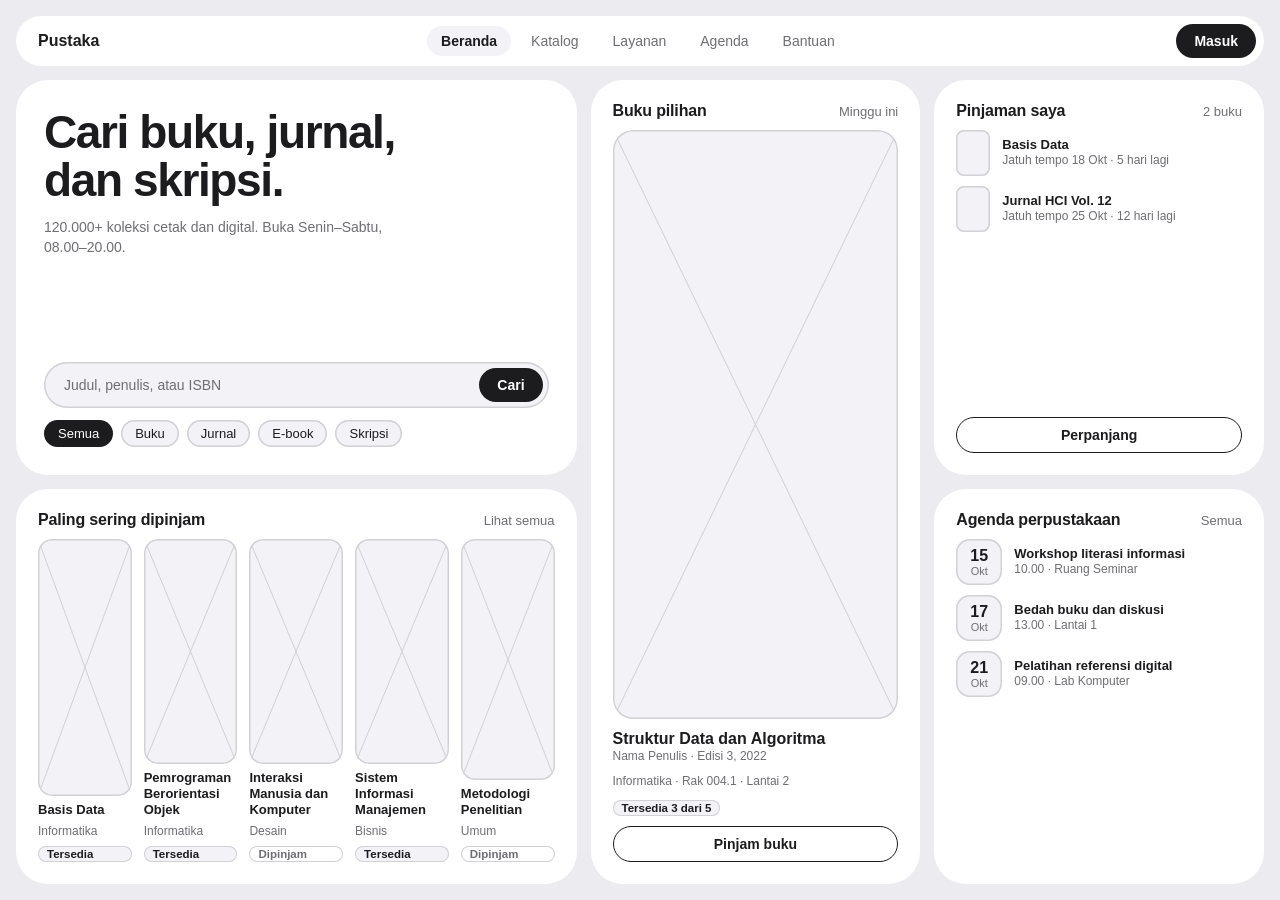
==== Prak5/index.html @ 320aeef5 "Tambah folder Prak5" ====
<!DOCTYPE html>
<html lang="id">
<head>
<meta charset="UTF-8">
<meta name="viewport" content="width=device-width, initial-scale=1, viewport-fit=cover">
<title>Wireframe Perpustakaan</title>
<link rel="stylesheet" href="style.css">

</head>
<body>

  <nav>
    Pustaka
    <div class="links"><span class="on">Beranda</span><span>Katalog</span><span>Layanan</span><span>Agenda</span><span>Bantuan</span></div>
    <div class="btn">Masuk</div>
  </nav>

  <main class="bento">

    <!-- Hero -->
    <section class="card hero">
      <div style="display:flex;flex-direction:column;gap:12px">
        <h1>Cari buku, jurnal, dan skripsi.</h1>
        <p class="sub">120.000+ koleksi cetak dan digital. Buka Senin–Sabtu, 08.00–20.00.</p>
      </div>
      <div style="display:flex;flex-direction:column;gap:12px">
        <div class="search"><span>Judul, penulis, atau ISBN</span><div class="btn">Cari</div></div>
        <div class="chips"><span class="chip on">Semua</span><span class="chip">Buku</span><span class="chip">Jurnal</span><span class="chip">E-book</span><span class="chip">Skripsi</span></div>
      </div>
    </section>

    <!-- Buku pilihan -->
    <section class="card feat">
      <div class="head"><h2>Buku pilihan</h2><a>Minggu ini</a></div>
      <div class="ph"></div>
      <div>
        <div class="t" style="font-size:16px">Struktur Data dan Algoritma</div>
        <div class="m">Nama Penulis · Edisi 3, 2022</div>
      </div>
      <div class="m">Informatika · Rak 004.1 · Lantai 2</div>
      <div style="display:flex;align-items:center;gap:10px"><span class="ok">Tersedia 3 dari 5</span></div>
      <div class="btn line">Pinjam buku</div>
    </section>

    <!-- Populer -->
    <section class="card pop">
      <div class="head"><h2>Paling sering dipinjam</h2><a>Lihat semua</a></div>
      <div class="shelf">
        <div><div class="ph"></div><div class="t">Basis Data</div><div class="m">Informatika</div><span class="ok">Tersedia</span></div>
        <div><div class="ph"></div><div class="t">Pemrograman Berorientasi Objek</div><div class="m">Informatika</div><span class="ok">Tersedia</span></div>
        <div><div class="ph"></div><div class="t">Interaksi Manusia dan Komputer</div><div class="m">Desain</div><span class="ok no">Dipinjam</span></div>
        <div><div class="ph"></div><div class="t">Sistem Informasi Manajemen</div><div class="m">Bisnis</div><span class="ok">Tersedia</span></div>
        <div><div class="ph"></div><div class="t">Metodologi Penelitian</div><div class="m">Umum</div><span class="ok no">Dipinjam</span></div>
      </div>
    </section>

    <!-- Pinjaman -->
    <section class="card loan">
      <div class="head"><h2>Pinjaman saya</h2><a>2 buku</a></div>
      <div class="list">
        <div class="item"><div class="cov"></div><div><div class="t">Basis Data</div><div class="m">Jatuh tempo 18 Okt · 5 hari lagi</div></div></div>
        <div class="item"><div class="cov"></div><div><div class="t">Jurnal HCI Vol. 12</div><div class="m">Jatuh tempo 25 Okt · 12 hari lagi</div></div></div>
      </div>
      <div class="btn line sp">Perpanjang</div>
    </section>

    <!-- Agenda -->
    <section class="card agenda">
      <div class="head"><h2>Agenda perpustakaan</h2><a>Semua</a></div>
      <div class="list">
        <div class="item"><div class="dot"><b>15</b>Okt</div><div><div class="t">Workshop literasi informasi</div><div class="m">10.00 · Ruang Seminar</div></div></div>
        <div class="item"><div class="dot"><b>17</b>Okt</div><div><div class="t">Bedah buku dan diskusi</div><div class="m">13.00 · Lantai 1</div></div></div>
        <div class="item"><div class="dot"><b>21</b>Okt</div><div><div class="t">Pelatihan referensi digital</div><div class="m">09.00 · Lab Komputer</div></div></div>
      </div>
    </section>

  </main>
</body>
</html>
---- Prak5/style.css ----
/* Pengaturan dasar halaman */
:root {
  --bg: #ececf0;
  --card: #ffffff;
  --ink: #1c1c1e;
  --mid: #6e6e73;
  --line: #d1d1d6;
  --soft: #f2f2f7;
  --gap: 14px;
}

* {
  box-sizing: border-box;
  margin: 0;
}

body {
  display: flex;
  flex-direction: column;
  gap: var(--gap);
  min-height: 100vh;
  padding: 16px;
  background: var(--bg);
  color: var(--ink);
  font-family: -apple-system, BlinkMacSystemFont, "Segoe UI", sans-serif;
}

/* Navigasi atas */
nav {
  display: flex;
  flex: none;
  align-items: center;
  gap: 20px;
  padding: 8px 8px 8px 22px;
  border-radius: 999px;
  background: var(--card);
  font-weight: 700;
}

nav .links {
  display: flex;
  gap: 6px;
  margin: 0 auto;
}

nav .links span {
  padding: 7px 14px;
  border-radius: 999px;
  color: var(--mid);
  font-size: 14px;
  font-weight: 500;
}

nav .links .on {
  background: var(--soft);
  color: var(--ink);
  font-weight: 600;
}

/* Tombol dan tautan */
.btn {
  padding: 9px 18px;
  border-radius: 999px;
  background: var(--ink);
  color: #fff;
  font-size: 14px;
  font-weight: 600;
  white-space: nowrap;
}

.btn.line {
  border: 1.5px solid var(--ink);
  background: transparent;
  color: var(--ink);
  text-align: center;
}

/* Susunan kartu utama */
.bento {
  display: grid;
  flex: 1;
  min-height: 0;
  gap: var(--gap);
  grid-template-columns: 1.7fr 1fr 1fr;
  grid-template-rows: repeat(2, minmax(0, 1fr));
  grid-template-areas:
    "hero feat loan"
    "pop feat agenda";
}

.card {
  display: flex;
  flex-direction: column;
  min-width: 0;
  min-height: 0;
  gap: 10px;
  overflow: hidden;
  padding: 22px;
  border-radius: 32px;
  background: var(--card);
}

.hero {
  grid-area: hero;
  justify-content: space-between;
  padding: 28px;
}

.feat {
  grid-area: feat;
}

.pop {
  grid-area: pop;
}

.loan {
  grid-area: loan;
}

.agenda {
  grid-area: agenda;
}

/* Teks */
h1 {
  max-width: 15ch;
  font-size: clamp(28px, 3.8vw, 46px);
  line-height: 1.05;
  letter-spacing: -0.03em;
}

h2 {
  font-size: 16px;
  letter-spacing: -0.01em;
}

.head {
  display: flex;
  align-items: baseline;
  justify-content: space-between;
  gap: 8px;
}

.head a {
  color: var(--mid);
  font-size: 13px;
}

.sub {
  max-width: 46ch;
  color: var(--mid);
  font-size: 14px;
  line-height: 1.45;
}

.t {
  display: -webkit-box;
  overflow: hidden;
  font-size: 13px;
  font-weight: 600;
  line-height: 1.25;
  -webkit-box-orient: vertical;
  --webkit-line-clamp: 2; 
}

.featured-title {
  font-size: 16px;
}

.m {
  color: var(--mid);
  font-size: 12px;
  line-height: 1.3;
}

/* Label ketersediaan buku */
.ok {
  display: inline-block;
  padding: 2px 9px;
  border-radius: 999px;
  background: var(--soft);
  box-shadow: inset 0 0 0 1px var(--line);
  font-size: 11.5px;
  font-weight: 600;
}

.ok.no {
  background: transparent;
  color: var(--mid);
}

/* Pencarian dan kategori */
.search {
  display: flex;
  align-items: center;
  gap: 12px;
  padding: 6px 6px 6px 20px;
  border-radius: 999px;
  background: var(--soft);
  box-shadow: inset 0 0 0 1.5px var(--line);
  color: var(--mid);
  font-size: 14px;
}

.search span {
  flex: 1;
}

.chips {
  display: flex;
  flex-wrap: wrap;
  gap: 8px;
}

.chip {
  padding: 6px 14px;
  border-radius: 999px;
  background: var(--soft);
  box-shadow: inset 0 0 0 1.5px var(--line);
  font-size: 13px;
}

.chip.on {
  background: var(--ink);
  color: #fff;
  box-shadow: none;
}

/* Area gambar sampul */
.ph {
  flex: 1;
  min-height: 0;
  border-radius: 20px;
  background:
    linear-gradient(
      to top right,
      transparent calc(50% - 1px),
      var(--line) 50%,
      transparent calc(50% + 1px)
    ),
    linear-gradient(
      to top left,
      transparent calc(50% - 1px),
      var(--line) 50%,
      transparent calc(50% + 1px)
    ),
    var(--soft);
  box-shadow: inset 0 0 0 1.5px var(--line);
}

.shelf {
  display: grid;
  flex: 1;
  min-height: 0;
  gap: 12px;
  grid-template-columns: repeat(5, minmax(0, 1fr));
}

.shelf > div {
  display: flex;
  flex-direction: column;
  min-height: 0;
  gap: 6px;
}

.shelf .ph {
  border-radius: 14px;
}

/* Daftar pinjaman dan agenda */
.list {
  display: flex;
  flex-direction: column;
  min-height: 0;
  gap: 10px;
}

.item {
  display: flex;
  align-items: center;
  gap: 12px;
}

.item > div:last-child {
  min-width: 0;
}

.dot {
  display: flex;
  flex: none;
  flex-direction: column;
  align-items: center;
  justify-content: center;
  width: 46px;
  height: 46px;
  border-radius: 14px;
  background: var(--soft);
  box-shadow: inset 0 0 0 1.5px var(--line);
  color: var(--mid);
  font-size: 11px;
  line-height: 1.1;
}

.dot b {
  color: var(--ink);
  font-size: 16px;
}

.cov {
  flex: none;
  width: 34px;
  height: 46px;
  border-radius: 8px;
  background: var(--soft);
  box-shadow: inset 0 0 0 1.5px var(--line);
}

.sp {
  margin-top: auto;
}

.hero-copy {
  display: flex;
  flex-direction: column;
  gap: 12px;
}

.availability-row {
  display: flex;
  align-items: center;
  gap: 10px;
}

/* Tampilan layar sedang */
@media (min-width: 761px) and (min-height: 640px) {
  body {
    height: 100vh;
    min-height: 0;
    overflow: hidden;
  }
}

@media (max-width: 1000px) and (min-width: 761px) {
  .shelf {
    grid-template-columns: repeat(4, minmax(0, 1fr));
  }

  .shelf > div:nth-child(5) {
    display: none;
  }

  nav .links {
    display: none;
  }

  nav .btn {
    margin-left: auto;
  }
}

/* Tampilan ponsel */
@media (max-width: 760px) {
  body {
    padding-right: 12px;
    padding-left: 12px;
  }

  nav .links {
    display: none;
  }

  nav .btn {
    margin-left: auto;
  }

  .bento {
    grid-template-columns: 1fr;
    grid-template-rows: none;
    grid-template-areas:
      "hero"
      "feat"
      "pop"
      "loan"
      "agenda";
  }

  .feat {
    height: 380px;
  }

  .pop {
    height: 300px;
  }

  .card {
    padding: 18px;
    border-radius: 26px;
  }

  .hero {
    gap: 20px;
    padding: 22px;
  }

  .shelf {
    grid-template-columns: repeat(3, minmax(0, 1fr));
  }

  .shelf > div:nth-child(n + 4) {
    display: none;
  }
}
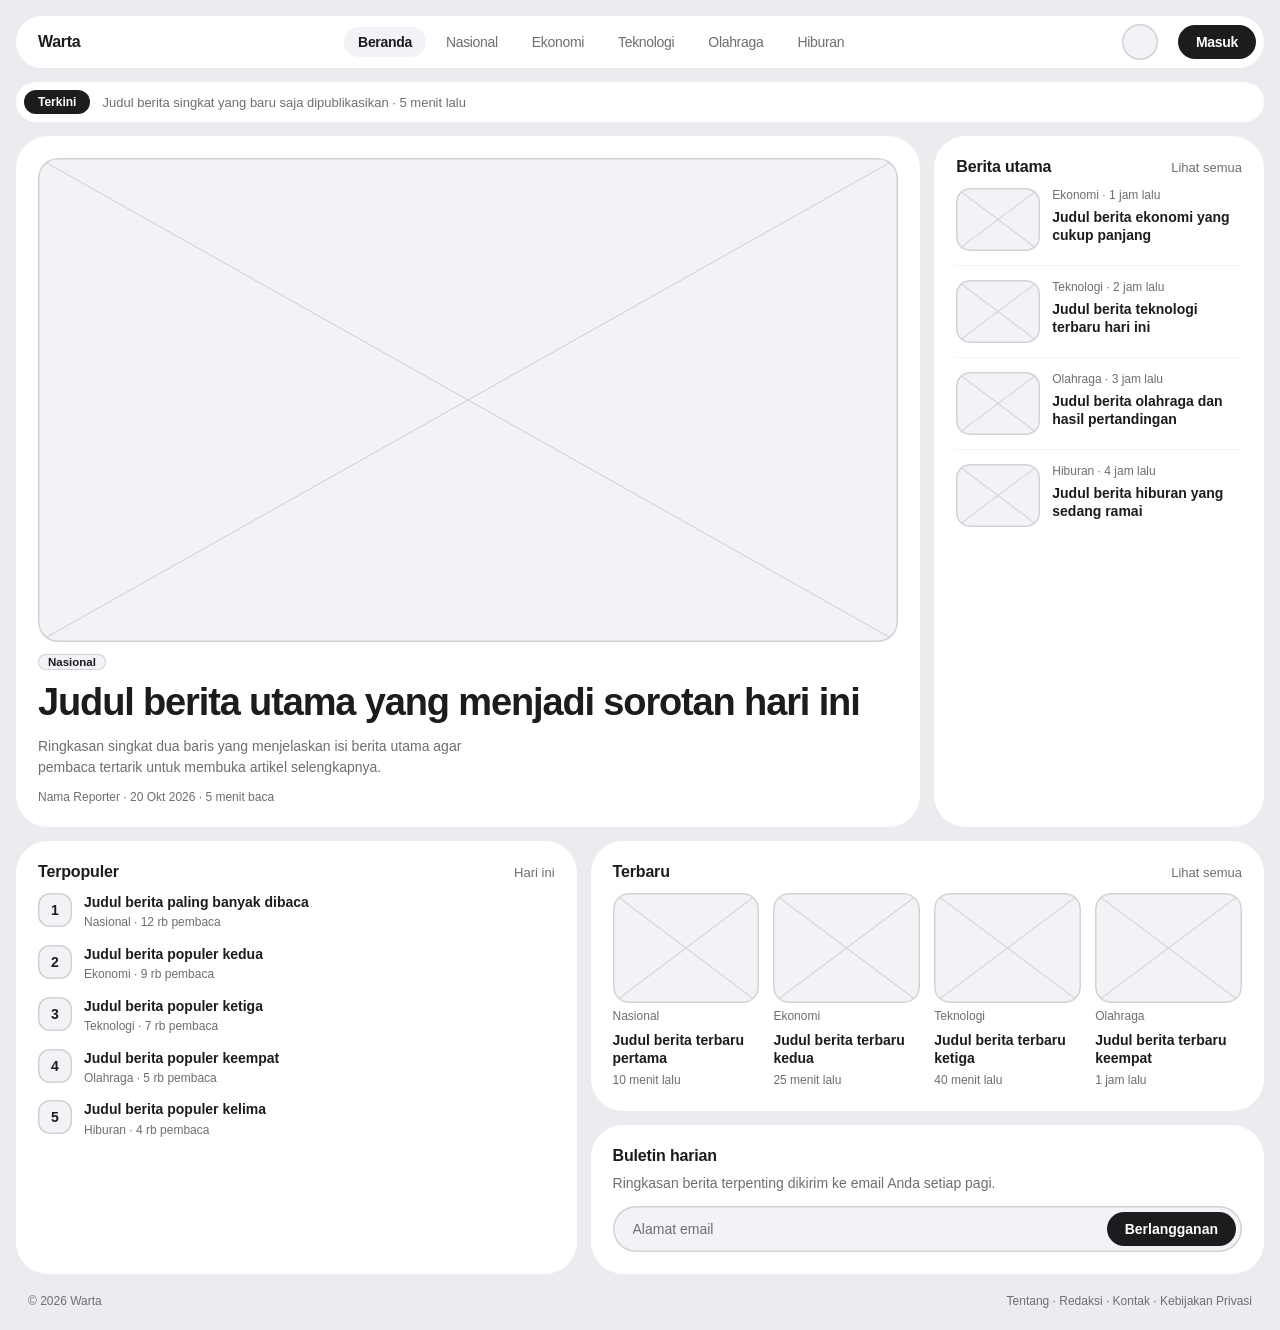
==== commit 358f2feb: "Kumpul Prak DesainWeb" ====
--- a/Prak5/index.html
+++ b/Prak5/index.html
@@ -1,79 +1,190 @@
-<!DOCTYPE html>
+<!doctype html>
 <html lang="id">
-<head>
-<meta charset="UTF-8">
-<meta name="viewport" content="width=device-width, initial-scale=1, viewport-fit=cover">
-<title>Wireframe Perpustakaan</title>
-<link rel="stylesheet" href="style.css">
+  <head>
+    <meta charset="UTF-8" />
+    <meta
+      name="viewport"
+      content="width=device-width, initial-scale=1, viewport-fit=cover"
+    />
+    <title>Wireframe Portal Berita</title>
+    <link rel="stylesheet" href="style.css" />
+  </head>
+  <body>
+    <nav>
+      Warta
+      <div class="links">
+        <span class="on">Beranda</span><span>Nasional</span
+        ><span>Ekonomi</span><span>Teknologi</span><span>Olahraga</span
+        ><span>Hiburan</span>
+      </div>
+      <div class="icon"></div>
+      <div class="btn">Masuk</div>
+    </nav>
 
-</head>
-<body>
+    <!-- Kategori (mobile / tablet) -->
+    <div class="cats">
+      <span class="chip on">Beranda</span><span class="chip">Nasional</span
+      ><span class="chip">Ekonomi</span><span class="chip">Teknologi</span
+      ><span class="chip">Olahraga</span><span class="chip">Hiburan</span
+      ><span class="chip">Opini</span>
+    </div>
 
-  <nav>
-    Pustaka
-    <div class="links"><span class="on">Beranda</span><span>Katalog</span><span>Layanan</span><span>Agenda</span><span>Bantuan</span></div>
-    <div class="btn">Masuk</div>
-  </nav>
+    <div class="ticker">
+      <div class="btn">Terkini</div>
+      <span>Judul berita singkat yang baru saja dipublikasikan · 5 menit lalu</span>
+    </div>
 
-  <main class="bento">
+    <main class="bento">
+      <!-- Headline -->
+      <section class="card hero">
+        <div class="ph wide"></div>
+        <span class="tag">Nasional</span>
+        <h1>Judul berita utama yang menjadi sorotan hari ini</h1>
+        <p class="sub">
+          Ringkasan singkat dua baris yang menjelaskan isi berita utama agar
+          pembaca tertarik untuk membuka artikel selengkapnya.
+        </p>
+        <div class="m">Nama Reporter · 20 Okt 2026 · 5 menit baca</div>
+      </section>
 
-    <!-- Hero -->
-    <section class="card hero">
-      <div style="display:flex;flex-direction:column;gap:12px">
-        <h1>Cari buku, jurnal, dan skripsi.</h1>
-        <p class="sub">120.000+ koleksi cetak dan digital. Buka Senin–Sabtu, 08.00–20.00.</p>
-      </div>
-      <div style="display:flex;flex-direction:column;gap:12px">
-        <div class="search"><span>Judul, penulis, atau ISBN</span><div class="btn">Cari</div></div>
-        <div class="chips"><span class="chip on">Semua</span><span class="chip">Buku</span><span class="chip">Jurnal</span><span class="chip">E-book</span><span class="chip">Skripsi</span></div>
-      </div>
-    </section>
+      <!-- Berita utama -->
+      <section class="card feat">
+        <div class="head">
+          <h2>Berita utama</h2>
+          <a>Lihat semua</a>
+        </div>
+        <div class="list">
+          <div class="item">
+            <div class="ph thumb"></div>
+            <div>
+              <span class="m">Ekonomi · 1 jam lalu</span>
+              <div class="t">Judul berita ekonomi yang cukup panjang</div>
+            </div>
+          </div>
+          <div class="divider"></div>
+          <div class="item">
+            <div class="ph thumb"></div>
+            <div>
+              <span class="m">Teknologi · 2 jam lalu</span>
+              <div class="t">Judul berita teknologi terbaru hari ini</div>
+            </div>
+          </div>
+          <div class="divider"></div>
+          <div class="item">
+            <div class="ph thumb"></div>
+            <div>
+              <span class="m">Olahraga · 3 jam lalu</span>
+              <div class="t">Judul berita olahraga dan hasil pertandingan</div>
+            </div>
+          </div>
+          <div class="divider"></div>
+          <div class="item">
+            <div class="ph thumb"></div>
+            <div>
+              <span class="m">Hiburan · 4 jam lalu</span>
+              <div class="t">Judul berita hiburan yang sedang ramai</div>
+            </div>
+          </div>
+        </div>
+      </section>
 
-    <!-- Buku pilihan -->
-    <section class="card feat">
-      <div class="head"><h2>Buku pilihan</h2><a>Minggu ini</a></div>
-      <div class="ph"></div>
-      <div>
-        <div class="t" style="font-size:16px">Struktur Data dan Algoritma</div>
-        <div class="m">Nama Penulis · Edisi 3, 2022</div>
-      </div>
-      <div class="m">Informatika · Rak 004.1 · Lantai 2</div>
-      <div style="display:flex;align-items:center;gap:10px"><span class="ok">Tersedia 3 dari 5</span></div>
-      <div class="btn line">Pinjam buku</div>
-    </section>
+      <!-- Terpopuler -->
+      <section class="card pop">
+        <div class="head">
+          <h2>Terpopuler</h2>
+          <a>Hari ini</a>
+        </div>
+        <div class="list">
+          <div class="item">
+            <div class="rank">1</div>
+            <div>
+              <div class="t">Judul berita paling banyak dibaca</div>
+              <div class="m">Nasional · 12 rb pembaca</div>
+            </div>
+          </div>
+          <div class="item">
+            <div class="rank">2</div>
+            <div>
+              <div class="t">Judul berita populer kedua</div>
+              <div class="m">Ekonomi · 9 rb pembaca</div>
+            </div>
+          </div>
+          <div class="item">
+            <div class="rank">3</div>
+            <div>
+              <div class="t">Judul berita populer ketiga</div>
+              <div class="m">Teknologi · 7 rb pembaca</div>
+            </div>
+          </div>
+          <div class="item">
+            <div class="rank">4</div>
+            <div>
+              <div class="t">Judul berita populer keempat</div>
+              <div class="m">Olahraga · 5 rb pembaca</div>
+            </div>
+          </div>
+          <div class="item">
+            <div class="rank">5</div>
+            <div>
+              <div class="t">Judul berita populer kelima</div>
+              <div class="m">Hiburan · 4 rb pembaca</div>
+            </div>
+          </div>
+        </div>
+      </section>
 
-    <!-- Populer -->
-    <section class="card pop">
-      <div class="head"><h2>Paling sering dipinjam</h2><a>Lihat semua</a></div>
-      <div class="shelf">
-        <div><div class="ph"></div><div class="t">Basis Data</div><div class="m">Informatika</div><span class="ok">Tersedia</span></div>
-        <div><div class="ph"></div><div class="t">Pemrograman Berorientasi Objek</div><div class="m">Informatika</div><span class="ok">Tersedia</span></div>
-        <div><div class="ph"></div><div class="t">Interaksi Manusia dan Komputer</div><div class="m">Desain</div><span class="ok no">Dipinjam</span></div>
-        <div><div class="ph"></div><div class="t">Sistem Informasi Manajemen</div><div class="m">Bisnis</div><span class="ok">Tersedia</span></div>
-        <div><div class="ph"></div><div class="t">Metodologi Penelitian</div><div class="m">Umum</div><span class="ok no">Dipinjam</span></div>
-      </div>
-    </section>
+      <!-- Terbaru -->
+      <section class="card latest">
+        <div class="head">
+          <h2>Terbaru</h2>
+          <a>Lihat semua</a>
+        </div>
+        <div class="grid4">
+          <div>
+            <div class="ph"></div>
+            <span class="m">Nasional</span>
+            <div class="t">Judul berita terbaru pertama</div>
+            <div class="m">10 menit lalu</div>
+          </div>
+          <div>
+            <div class="ph"></div>
+            <span class="m">Ekonomi</span>
+            <div class="t">Judul berita terbaru kedua</div>
+            <div class="m">25 menit lalu</div>
+          </div>
+          <div>
+            <div class="ph"></div>
+            <span class="m">Teknologi</span>
+            <div class="t">Judul berita terbaru ketiga</div>
+            <div class="m">40 menit lalu</div>
+          </div>
+          <div>
+            <div class="ph"></div>
+            <span class="m">Olahraga</span>
+            <div class="t">Judul berita terbaru keempat</div>
+            <div class="m">1 jam lalu</div>
+          </div>
+        </div>
+      </section>
 
-    <!-- Pinjaman -->
-    <section class="card loan">
-      <div class="head"><h2>Pinjaman saya</h2><a>2 buku</a></div>
-      <div class="list">
-        <div class="item"><div class="cov"></div><div><div class="t">Basis Data</div><div class="m">Jatuh tempo 18 Okt · 5 hari lagi</div></div></div>
-        <div class="item"><div class="cov"></div><div><div class="t">Jurnal HCI Vol. 12</div><div class="m">Jatuh tempo 25 Okt · 12 hari lagi</div></div></div>
-      </div>
-      <div class="btn line sp">Perpanjang</div>
-    </section>
+      <!-- Newsletter -->
+      <section class="card news">
+        <div style="display: flex; flex-direction: column; gap: 8px">
+          <h2>Buletin harian</h2>
+          <p class="sub">
+            Ringkasan berita terpenting dikirim ke email Anda setiap pagi.
+          </p>
+        </div>
+        <div class="field">
+          <span>Alamat email</span>
+          <div class="btn">Berlangganan</div>
+        </div>
+      </section>
+    </main>
 
-    <!-- Agenda -->
-    <section class="card agenda">
-      <div class="head"><h2>Agenda perpustakaan</h2><a>Semua</a></div>
-      <div class="list">
-        <div class="item"><div class="dot"><b>15</b>Okt</div><div><div class="t">Workshop literasi informasi</div><div class="m">10.00 · Ruang Seminar</div></div></div>
-        <div class="item"><div class="dot"><b>17</b>Okt</div><div><div class="t">Bedah buku dan diskusi</div><div class="m">13.00 · Lantai 1</div></div></div>
-        <div class="item"><div class="dot"><b>21</b>Okt</div><div><div class="t">Pelatihan referensi digital</div><div class="m">09.00 · Lab Komputer</div></div></div>
-      </div>
-    </section>
-
-  </main>
-</body>
-</html>
+    <footer>
+      <span>© 2026 Warta</span>
+      <span>Tentang · Redaksi · Kontak · Kebijakan Privasi</span>
+    </footer>
+  </body>
+</html>
--- a/Prak5/style.css
+++ b/Prak5/style.css
@@ -1,210 +1,208 @@
-/* Pengaturan dasar halaman */
 :root {
   --bg: #ececf0;
-  --card: #ffffff;
+  --card: #fff;
   --ink: #1c1c1e;
   --mid: #6e6e73;
   --line: #d1d1d6;
   --soft: #f2f2f7;
   --gap: 14px;
 }
-
 * {
   box-sizing: border-box;
   margin: 0;
 }
-
 body {
-  display: flex;
-  flex-direction: column;
-  gap: var(--gap);
-  min-height: 100vh;
-  padding: 16px;
   background: var(--bg);
   color: var(--ink);
-  font-family: -apple-system, BlinkMacSystemFont, "Segoe UI", sans-serif;
-}
-
-/* Navigasi atas */
+  font-family:
+    -apple-system, BlinkMacSystemFont, "SF Pro Display", Inter,
+    "Segoe UI", sans-serif;
+  display: flex;
+  flex-direction: column;
+  gap: var(--gap);
+  min-height: 100dvh;
+  padding: max(16px, env(safe-area-inset-top)) 16px
+    max(16px, env(safe-area-inset-bottom));
+}
+
+/* ---------- Navbar ---------- */
 nav {
   display: flex;
-  flex: none;
   align-items: center;
   gap: 20px;
+  background: var(--card);
+  border-radius: 999px;
   padding: 8px 8px 8px 22px;
-  border-radius: 999px;
-  background: var(--card);
-  font-weight: 700;
-}
-
+  font-weight: 800;
+  letter-spacing: -0.02em;
+}
 nav .links {
   display: flex;
   gap: 6px;
   margin: 0 auto;
 }
-
 nav .links span {
+  font-weight: 500;
+  color: var(--mid);
+  font-size: 14px;
   padding: 7px 14px;
   border-radius: 999px;
-  color: var(--mid);
-  font-size: 14px;
-  font-weight: 500;
-}
-
+  white-space: nowrap;
+}
 nav .links .on {
   background: var(--soft);
   color: var(--ink);
   font-weight: 600;
 }
-
-/* Tombol dan tautan */
 .btn {
-  padding: 9px 18px;
-  border-radius: 999px;
   background: var(--ink);
   color: #fff;
+  border-radius: 999px;
+  padding: 9px 18px;
   font-size: 14px;
   font-weight: 600;
   white-space: nowrap;
 }
-
 .btn.line {
-  border: 1.5px solid var(--ink);
-  background: transparent;
+  background: none;
   color: var(--ink);
+  box-shadow: inset 0 0 0 1.5px var(--ink);
   text-align: center;
 }
-
-/* Susunan kartu utama */
+.icon {
+  width: 36px;
+  height: 36px;
+  border-radius: 50%;
+  background: var(--soft);
+  box-shadow: inset 0 0 0 1.5px var(--line);
+  flex: none;
+}
+
+/* Kategori scroll (hanya mobile) */
+.cats {
+  display: none;
+  gap: 8px;
+  overflow-x: auto;
+  scrollbar-width: none;
+  margin: 0 -12px;
+  padding: 0 12px;
+}
+.cats::-webkit-scrollbar {
+  display: none;
+}
+
+/* ---------- Ticker ---------- */
+.ticker {
+  display: flex;
+  align-items: center;
+  gap: 12px;
+  background: var(--card);
+  border-radius: 999px;
+  padding: 8px 8px 8px 8px;
+  font-size: 13px;
+  min-width: 0;
+}
+.ticker .btn {
+  padding: 5px 14px;
+  font-size: 12px;
+}
+.ticker span {
+  flex: 1;
+  min-width: 0;
+  white-space: nowrap;
+  overflow: hidden;
+  text-overflow: ellipsis;
+  color: var(--mid);
+}
+
+/* ---------- Bento grid ---------- */
 .bento {
   display: grid;
-  flex: 1;
-  min-height: 0;
   gap: var(--gap);
   grid-template-columns: 1.7fr 1fr 1fr;
-  grid-template-rows: repeat(2, minmax(0, 1fr));
   grid-template-areas:
-    "hero feat loan"
-    "pop feat agenda";
-}
-
+    "hero hero feat"
+    "hero hero feat"
+    "pop latest latest"
+    "pop news news";
+}
 .card {
-  display: flex;
-  flex-direction: column;
-  min-width: 0;
-  min-height: 0;
-  gap: 10px;
+  background: var(--card);
+  border-radius: 32px;
+  padding: 22px;
+  display: flex;
+  flex-direction: column;
+  gap: 12px;
   overflow: hidden;
-  padding: 22px;
-  border-radius: 32px;
-  background: var(--card);
-}
-
+  min-width: 0;
+}
 .hero {
   grid-area: hero;
-  justify-content: space-between;
-  padding: 28px;
-}
-
+  padding: 22px;
+}
 .feat {
   grid-area: feat;
 }
-
 .pop {
   grid-area: pop;
 }
-
-.loan {
-  grid-area: loan;
-}
-
-.agenda {
-  grid-area: agenda;
-}
-
-/* Teks */
+.latest {
+  grid-area: latest;
+}
+.news {
+  grid-area: news;
+  justify-content: space-between;
+}
+
 h1 {
-  max-width: 15ch;
-  font-size: clamp(28px, 3.8vw, 46px);
-  line-height: 1.05;
+  font-size: clamp(24px, 3.2vw, 38px);
+  line-height: 1.1;
   letter-spacing: -0.03em;
 }
-
 h2 {
   font-size: 16px;
   letter-spacing: -0.01em;
 }
-
 .head {
   display: flex;
+  justify-content: space-between;
   align-items: baseline;
-  justify-content: space-between;
   gap: 8px;
 }
-
 .head a {
-  color: var(--mid);
   font-size: 13px;
-}
-
+  color: var(--mid);
+}
 .sub {
-  max-width: 46ch;
-  color: var(--mid);
-  font-size: 14px;
-  line-height: 1.45;
-}
-
+  font-size: 14px;
+  color: var(--mid);
+  line-height: 1.5;
+  max-width: 60ch;
+}
 .t {
+  font-size: 14px;
+  font-weight: 600;
+  line-height: 1.3;
   display: -webkit-box;
+  -webkit-line-clamp: 3;
+  line-clamp: 3;
+  -webkit-box-orient: vertical;
   overflow: hidden;
-  font-size: 13px;
-  font-weight: 600;
-  line-height: 1.25;
-  -webkit-box-orient: vertical;
-  --webkit-line-clamp: 2; 
-}
-
-.featured-title {
-  font-size: 16px;
-}
-
+}
 .m {
-  color: var(--mid);
   font-size: 12px;
+  color: var(--mid);
   line-height: 1.3;
 }
-
-/* Label ketersediaan buku */
-.ok {
+.tag {
   display: inline-block;
-  padding: 2px 9px;
-  border-radius: 999px;
-  background: var(--soft);
-  box-shadow: inset 0 0 0 1px var(--line);
+  align-self: flex-start;
   font-size: 11.5px;
   font-weight: 600;
-}
-
-.ok.no {
-  background: transparent;
-  color: var(--mid);
-}
-
-/* Pencarian dan kategori */
-.search {
-  display: flex;
-  align-items: center;
-  gap: 12px;
-  padding: 6px 6px 6px 20px;
-  border-radius: 999px;
-  background: var(--soft);
-  box-shadow: inset 0 0 0 1.5px var(--line);
-  color: var(--mid);
-  font-size: 14px;
-}
-
-.search span {
-  flex: 1;
+  border-radius: 999px;
+  padding: 2px 10px;
+  background: var(--soft);
+  box-shadow: inset 0 0 0 1px var(--line);
 }
 
 .chips {
@@ -212,25 +210,23 @@
   flex-wrap: wrap;
   gap: 8px;
 }
-
 .chip {
   padding: 6px 14px;
   border-radius: 999px;
   background: var(--soft);
-  box-shadow: inset 0 0 0 1.5px var(--line);
   font-size: 13px;
-}
-
+  white-space: nowrap;
+  flex: none;
+  box-shadow: inset 0 0 0 1.5px var(--line);
+}
 .chip.on {
   background: var(--ink);
   color: #fff;
   box-shadow: none;
 }
 
-/* Area gambar sampul */
+/* Placeholder gambar (kotak silang) */
 .ph {
-  flex: 1;
-  min-height: 0;
   border-radius: 20px;
   background:
     linear-gradient(
@@ -247,167 +243,145 @@
     ),
     var(--soft);
   box-shadow: inset 0 0 0 1.5px var(--line);
-}
-
-.shelf {
+  width: 100%;
+}
+.ph.wide {
+  aspect-ratio: 16 / 9;
+  flex: 1;
+  min-height: 220px;
+}
+
+.list {
+  display: flex;
+  flex-direction: column;
+  gap: 14px;
+}
+.item {
+  display: flex;
+  gap: 12px;
+  align-items: flex-start;
+}
+.item > div:last-child {
+  min-width: 0;
+  display: flex;
+  flex-direction: column;
+  gap: 4px;
+}
+.thumb {
+  width: 84px;
+  aspect-ratio: 4 / 3;
+  border-radius: 14px;
+  flex: none;
+}
+.rank {
+  width: 34px;
+  height: 34px;
+  border-radius: 12px;
+  background: var(--soft);
+  box-shadow: inset 0 0 0 1.5px var(--line);
+  flex: none;
+  display: flex;
+  align-items: center;
+  justify-content: center;
+  font-weight: 800;
+  font-size: 14px;
+}
+.divider {
+  height: 1px;
+  background: var(--soft);
+}
+
+.grid4 {
   display: grid;
-  flex: 1;
-  min-height: 0;
-  gap: 12px;
-  grid-template-columns: repeat(5, minmax(0, 1fr));
-}
-
-.shelf > div {
-  display: flex;
-  flex-direction: column;
-  min-height: 0;
+  grid-template-columns: repeat(4, minmax(0, 1fr));
+  gap: 14px;
+}
+.grid4 > div {
+  display: flex;
+  flex-direction: column;
   gap: 6px;
-}
-
-.shelf .ph {
-  border-radius: 14px;
-}
-
-/* Daftar pinjaman dan agenda */
-.list {
-  display: flex;
-  flex-direction: column;
-  min-height: 0;
-  gap: 10px;
-}
-
-.item {
+  min-width: 0;
+}
+.grid4 .ph {
+  aspect-ratio: 4 / 3;
+  border-radius: 16px;
+}
+
+.field {
   display: flex;
   align-items: center;
   gap: 12px;
-}
-
-.item > div:last-child {
-  min-width: 0;
-}
-
-.dot {
-  display: flex;
-  flex: none;
-  flex-direction: column;
-  align-items: center;
-  justify-content: center;
-  width: 46px;
-  height: 46px;
-  border-radius: 14px;
-  background: var(--soft);
-  box-shadow: inset 0 0 0 1.5px var(--line);
-  color: var(--mid);
-  font-size: 11px;
-  line-height: 1.1;
-}
-
-.dot b {
-  color: var(--ink);
-  font-size: 16px;
-}
-
-.cov {
-  flex: none;
-  width: 34px;
-  height: 46px;
-  border-radius: 8px;
-  background: var(--soft);
-  box-shadow: inset 0 0 0 1.5px var(--line);
-}
-
-.sp {
-  margin-top: auto;
-}
-
-.hero-copy {
-  display: flex;
-  flex-direction: column;
-  gap: 12px;
-}
-
-.availability-row {
-  display: flex;
-  align-items: center;
-  gap: 10px;
-}
-
-/* Tampilan layar sedang */
-@media (min-width: 761px) and (min-height: 640px) {
-  body {
-    height: 100vh;
-    min-height: 0;
-    overflow: hidden;
-  }
-}
-
-@media (max-width: 1000px) and (min-width: 761px) {
-  .shelf {
-    grid-template-columns: repeat(4, minmax(0, 1fr));
-  }
-
-  .shelf > div:nth-child(5) {
-    display: none;
-  }
-
+  background: var(--soft);
+  border-radius: 999px;
+  padding: 6px 6px 6px 20px;
+  box-shadow: inset 0 0 0 1.5px var(--line);
+  color: var(--mid);
+  font-size: 14px;
+}
+.field span {
+  flex: 1;
+  min-width: 0;
+  white-space: nowrap;
+  overflow: hidden;
+  text-overflow: ellipsis;
+}
+
+footer {
+  display: flex;
+  justify-content: space-between;
+  flex-wrap: wrap;
+  gap: 8px;
+  padding: 6px 12px;
+  font-size: 12px;
+  color: var(--mid);
+}
+
+/* ---------- Tablet ---------- */
+@media (max-width: 1000px) {
   nav .links {
     display: none;
   }
-
   nav .btn {
     margin-left: auto;
   }
-}
-
-/* Tampilan ponsel */
-@media (max-width: 760px) {
+  .cats {
+    display: flex;
+  }
+  .bento {
+    grid-template-columns: 1fr 1fr;
+    grid-template-areas:
+      "hero hero"
+      "feat pop"
+      "latest latest"
+      "news news";
+  }
+  .ph.wide {
+    min-height: 260px;
+  }
+}
+
+/* ---------- Mobile ---------- */
+@media (max-width: 640px) {
   body {
+    padding-left: 12px;
     padding-right: 12px;
-    padding-left: 12px;
-  }
-
-  nav .links {
-    display: none;
-  }
-
-  nav .btn {
-    margin-left: auto;
-  }
-
+  }
   .bento {
     grid-template-columns: 1fr;
-    grid-template-rows: none;
-    grid-template-areas:
-      "hero"
-      "feat"
-      "pop"
-      "loan"
-      "agenda";
-  }
-
-  .feat {
-    height: 380px;
-  }
-
-  .pop {
-    height: 300px;
-  }
-
+    grid-template-areas: "hero" "feat" "pop" "latest" "news";
+  }
   .card {
     padding: 18px;
     border-radius: 26px;
   }
-
-  .hero {
-    gap: 20px;
-    padding: 22px;
-  }
-
-  .shelf {
-    grid-template-columns: repeat(3, minmax(0, 1fr));
-  }
-
-  .shelf > div:nth-child(n + 4) {
-    display: none;
-  }
-}
+  .ph.wide {
+    min-height: 0;
+    flex: none;
+  }
+  .grid4 {
+    grid-template-columns: repeat(2, minmax(0, 1fr));
+  }
+  .thumb {
+    width: 76px;
+  }
+}
